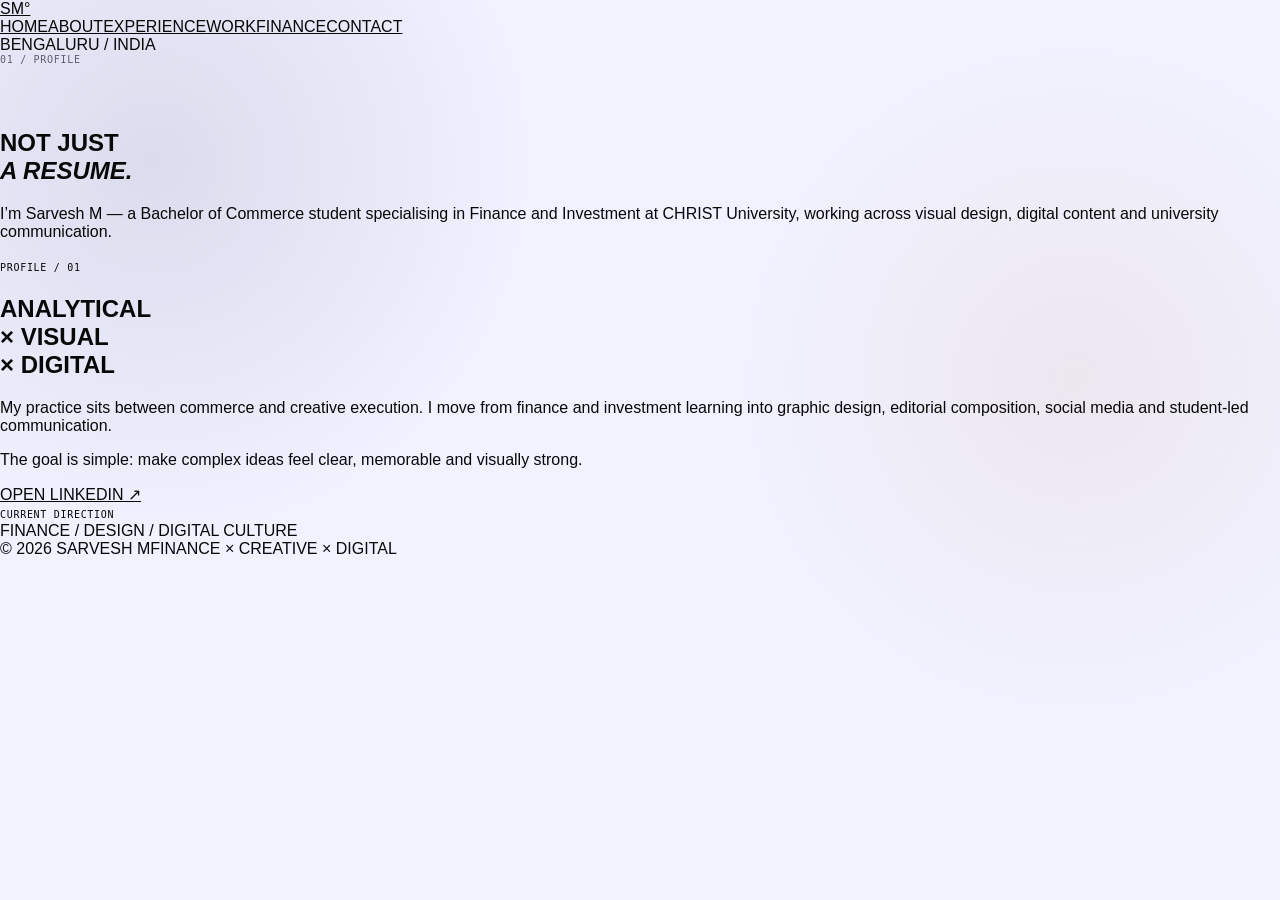
==== about.html @ 3881139d "feat: add multipage about page" ====
<!doctype html>
<html lang="en"><head><meta charset="UTF-8"><meta name="viewport" content="width=device-width,initial-scale=1.0"><title>SARVESH M — About</title><link rel="stylesheet" href="style.css"></head><body><header class="site-nav"><a href="index.html" class="brand">SM°</a><nav><a href="index.html">HOME</a><a class="active" href="about.html">ABOUT</a><a href="experience.html">EXPERIENCE</a><a href="work.html">WORK</a><a href="finance.html">FINANCE</a><a href="contact.html">CONTACT</a></nav><span class="nav-meta">BENGALURU / INDIA</span></header><main><section class="page-hero"><div class="eyebrow mono">01 / PROFILE</div><h1>NOT JUST<br><em>A RESUME.</em></h1><p>I’m Sarvesh M — a Bachelor of Commerce student specialising in Finance and Investment at CHRIST University, working across visual design, digital content and university communication.</p></section><section class="page-grid"><div><span class="mono label">PROFILE / 01</span><h2>ANALYTICAL<br>× VISUAL<br>× DIGITAL</h2></div><div class="copy"><p>My practice sits between commerce and creative execution. I move from finance and investment learning into graphic design, editorial composition, social media and student-led communication.</p><p>The goal is simple: make complex ideas feel clear, memorable and visually strong.</p><a class="line-link" href="https://www.linkedin.com/in/sarvesh-m-gca/" target="_blank">OPEN LINKEDIN ↗</a></div></section><section class="statement"><span class="mono">CURRENT DIRECTION</span><div>FINANCE / DESIGN / DIGITAL CULTURE</div></section></main><footer class="site-footer"><span>© 2026 SARVESH M</span><span>FINANCE × CREATIVE × DIGITAL</span></footer></body></html>
---- style.css ----
:root{--bg:#000002;--paper:#f1f2ff;--ink:#080808;--muted:#62637a;--line:rgba(8,8,8,.18);--accent:#151b4e;--warm:#544933;--orange:#b25c1c;--stone:#918b85}*{box-sizing:border-box}html{scroll-behavior:auto}body{margin:0;background:var(--paper);color:var(--ink);font-family:Arial,sans-serif;overflow-x:hidden;cursor:none}a{color:inherit}body:before{content:"";position:fixed;inset:0;pointer-events:none;z-index:30;background:radial-gradient(circle at 12% 18%,rgba(21,27,78,.10),transparent 28%),radial-gradient(circle at 84% 42%,rgba(180,92,28,.07),transparent 28%);mix-blend-mode:multiply}.grain{position:fixed;inset:0;pointer-events:none;z-index:40;opacity:.055;background-image:url("data:image/svg+xml,%3Csvg xmlns='http://www.w3.org/2000/svg' width='120' height='120'%3E%3Cfilter id='n'%3E%3CfeTurbulence type='fractalNoise' baseFrequency='.85' numOctaves='2'/%3E%3C/filter%3E%3Crect width='100%25' height='100%25' filter='url(%23n)' opacity='.34'/%3E%3C/svg%3E")}.cursor{position:fixed;left:0;top:0;width:16px;height:16px;border:1px solid #000;border-radius:50%;z-index:80;pointer-events:none;transform:translate(-50%,-50%);display:grid;place-items:center;transition:width .3s,height .3s,background .3s,color .3s}.cursor span{font:10px monospace;opacity:0}.cursor.active{width:76px;height:76px;background:var(--ink);color:var(--paper)}.cursor.active span{opacity:1}.nav{position:fixed;top:0;left:0;right:0;z-index:70;display:grid;grid-template-columns:1fr auto 1fr;align-items:center;padding:22px 3.2vw;font:11px monospace;text-transform:uppercase;mix-blend-mode:difference;color:#fff}.logo{text-decoration:none;font:700 22px Arial;letter-spacing:-.06em}.nav-status{justify-self:center;display:flex;gap:8px;align-items:center}.pulse{width:6px;height:6px;border-radius:50%;background:#fff;animation:pulse 1.5s infinite}.nav nav{display:flex;justify-self:end;gap:30px}.nav nav a{text-decoration:none}.nav nav a:hover{opacity:.5}.progress{position:fixed;top:0;left:0;right:0;height:2px;z-index:75}.progress span{display:block;height:100%;width:0;background:#fff;transform-origin:left}.mono{font-family:monospace;letter-spacing:.07em;text-transform:uppercase;font-size:10px}.hero{min-height:100svh;padding:105px 3.2vw 28px;display:flex;flex-direction:column;justify-content:space-between;position:relative;overflow:hidden;background:var(--paper)}.hero__top,.hero__bottom{display:flex;justify-content:space-between;gap:20px;position:relative;z-index:3}.hero__core{min-height:70vh;display:flex;align-items:center;position:relative}.hero__title{position:relative;z-index:4;width:100%;margin-top:7vh}.hero__word{display:block;font:700 clamp(5.2rem,17vw,16.5rem)/.77 Arial,sans-serif;letter-spacing:-.11em;transform:translateX(-.7vw)}.hero__word--stroke{color:transparent;-webkit-text-stroke:2px var(--ink);margin-left:18vw}.hero__lede{position:absolute;left:0;bottom:8%;max-width:390px;font-size:18px;line-height:1.35;z-index:5}.hero__orbit{position:absolute;right:4%;top:6%;width:36vw;height:36vw;border-radius:50%;border:1px solid rgba(8,8,8,.22);box-shadow:0 0 0 8vw rgba(21,27,78,.025),0 0 0 15vw rgba(180,92,28,.018);animation:orb 14s linear infinite}.hero__orbit:before,.hero__orbit:after{content:"";position:absolute;border:1px solid rgba(8,8,8,.15);border-radius:50%}.hero__orbit:before{inset:12%;transform:rotate(24deg)}.hero__orbit:after{inset:25%;transform:rotate(-41deg)}.hero__mark{position:absolute;right:21%;top:18%;font:700 9vw Arial;color:transparent;-webkit-text-stroke:1px rgba(0,0,0,.18);z-index:2}.section{padding:10.5vw 5vw;border-top:1px solid var(--line);position:relative}.eyebrow{color:var(--muted);margin-bottom:5vw}.section h2{font:500 clamp(4rem,8.7vw,10rem)/.82 Arial;letter-spacing:-.085em;margin:0}.section h2 em{font-family:Georgia,serif;font-weight:400;letter-spacing:-.06em}.intro-grid,.finance-split,.award-layout,.contact-top{display:grid;grid-template-columns:1.15fr .85fr;gap:8vw}.intro-copy{font-size:18px;line-height:1.62}.big-copy{font-size:25px;line-height:1.42}.mini-grid{display:grid;grid-template-columns:repeat(3,1fr);gap:0;border-top:1px solid var(--line);margin-top:50px}.mini-grid div{min-height:120px;padding:15px 12px;border-right:1px solid var(--line);border-bottom:1px solid var(--line);display:flex;flex-direction:column;justify-content:space-between}.mini-grid div:last-child{border-right:0}.mini-grid b{font-size:13px}.mini-grid small{color:var(--muted);font-size:11px}.arrow-link{text-decoration:none;display:inline-block;margin-top:24px;border-bottom:1px solid var(--ink);padding-bottom:4px;font:11px monospace}.ticker{overflow:hidden;border-top:1px solid var(--line);border-bottom:1px solid var(--line);margin-top:9vw;padding:16px 0;white-space:nowrap}.ticker div{font:700 5vw Arial;color:rgba(21,27,78,.12);animation:marquee 22s linear infinite}.experience-head,.works-intro{display:flex;justify-content:space-between;align-items:end;gap:6vw}.experience-head>p,.works-intro>p{max-width:350px;line-height:1.6;color:var(--muted)}.exp-list{margin-top:6vw}.exp-item{display:grid;grid-template-columns:.35fr 1.55fr 1.25fr .4fr;gap:22px;padding:30px 0;border-top:1px solid var(--line);transition:padding .5s cubic-bezier(.2,.8,.2,1),background .3s}.exp-item:last-child{border-bottom:1px solid var(--line)}.exp-item:hover{padding-left:18px;padding-right:18px;background:rgba(0,0,0,.035)}.exp-num,.exp-tag,.work-slide__number,.work-slide__type{color:var(--accent)}.exp-item h3{font-size:30px;line-height:.95;margin:8px 0}.exp-item p{margin:0;color:#454556;font-size:14px;line-height:1.55}.exp-tag{justify-self:end;writing-mode:vertical-rl;font:10px monospace}.works-track-wrap{overflow:hidden;margin-top:6vw}.works-track{display:flex;gap:18px;width:max-content}.work-slide{width:min(67vw,900px);min-height:67vh;border:1px solid var(--line);padding:28px;display:flex;flex-direction:column;justify-content:space-between;position:relative;overflow:hidden;background:rgba(255,255,255,.45);flex-shrink:0}.work-slide:before{content:"";position:absolute;inset:auto -10% -35% auto;width:42vw;height:42vw;border-radius:50%;border:1px solid rgba(21,27,78,.18);box-shadow:inset 0 0 120px rgba(21,27,78,.035)}.work-slide:nth-child(2n):before{border-color:rgba(180,92,28,.24);box-shadow:inset 0 0 120px rgba(180,92,28,.04)}.work-slide__body{max-width:80%;position:relative;z-index:2}.work-slide__body>span{color:var(--muted)}.work-slide h3{font:500 clamp(4rem,8vw,8.8rem)/.78 Arial;letter-spacing:-.085em;margin:24px 0}.work-slide h3 em{font-family:Georgia,serif;font-weight:400}.work-slide p{max-width:580px;color:#55566a;line-height:1.55;font-size:15px}.works-progress{display:flex;justify-content:space-between;border-top:1px solid var(--line);padding-top:15px;margin-top:14px;color:var(--muted)}.finance-split>div>p{color:var(--muted);line-height:1.65;max-width:400px}.finance-tags{display:flex;flex-wrap:wrap;gap:8px;margin-top:42px}.finance-tags span{padding:10px 13px;border:1px solid var(--line);font:10px monospace}.terminal{border:1px solid var(--line);background:#f7f7fb;min-height:420px}.terminal-bar{padding:17px 20px;display:flex;justify-content:space-between;border-bottom:1px solid var(--line);color:var(--muted)}.terminal-body{padding:20px}.stat-line{display:flex;justify-content:space-between;padding:18px 0;border-bottom:1px solid rgba(8,8,8,.14);gap:24px}.stat-line span{color:var(--muted);font:10px monospace}.stat-line b{text-align:right;font:11px monospace}.signal{height:160px;display:flex;align-items:end;gap:4px;margin-top:25px}.signal i{display:block;flex:1;background:var(--accent);transform-origin:bottom;animation:signal 1.1s ease both}.signal i:nth-child(1){height:22%}.signal i:nth-child(2){height:35%}.signal i:nth-child(3){height:42%}.signal i:nth-child(4){height:30%}.signal i:nth-child(5){height:57%}.signal i:nth-child(6){height:48%}.signal i:nth-child(7){height:75%}.signal i:nth-child(8){height:67%}.signal i:nth-child(9){height:82%}.signal i:nth-child(10){height:72%}.signal i:nth-child(11){height:94%}.signal i:nth-child(12){height:88%}.award-card{min-height:470px;padding:28px;border:1px solid var(--line);position:relative;overflow:hidden;background:#ececf3}.award-card:after{content:"WIN";position:absolute;right:-1vw;bottom:-8vw;font:700 25vw Arial;color:rgba(21,27,78,.07);letter-spacing:-.1em}.award-card__top{display:flex;justify-content:space-between;color:var(--muted)}.award-card__main{position:absolute;left:28px;bottom:28px}.award-card__main small{color:var(--accent)}.award-card__main h3{font:700 clamp(5rem,12vw,12rem)/.72 Arial;letter-spacing:-.1em;margin:20px 0}.award-card__main p{font-size:18px}.award-card__stamp{position:absolute;right:28px;top:25%;width:112px;height:112px;border:1px solid var(--accent);border-radius:50%;display:grid;place-items:center;text-align:center;color:var(--accent);font:700 16px/1 monospace;transform:rotate(-10deg)}.award-card__stamp span{font-size:8px}.education-row{display:grid;grid-template-columns:.5fr 1.6fr 1fr;gap:25px;padding:28px 0;border-top:1px solid var(--line);align-items:center}.education-row:last-child{border-bottom:1px solid var(--line)}.education-row h3{margin:0;font-size:23px}.education-row p{margin:0;color:var(--muted)}.contact-top{align-items:end}.contact-copy{max-width:400px}.contact-copy p{color:var(--muted);line-height:1.7}.contact-email{display:block;text-decoration:none;padding:20px 0;border-top:1px solid var(--line);font:14px monospace}.contact-bottom{display:flex;justify-content:space-between;border-top:1px solid var(--line);padding-top:15px;margin-top:9vw;color:var(--muted)}.footer{display:flex;justify-content:space-between;padding:28px 5vw;color:var(--muted)}@keyframes pulse{50%{opacity:.4;transform:scale(.7)}}@keyframes marquee{to{transform:translateX(-50%)}}@keyframes signal{from{transform:scaleY(0)}to{transform:scaleY(1)}}@keyframes orb{to{transform:rotate(360deg)}}@media(max-width:900px){body{cursor:auto}.cursor{display:none}.nav{grid-template-columns:1fr auto;padding:16px 5vw}.nav-status{display:none}.nav nav{display:none}.intro-grid,.finance-split,.award-layout,.contact-top{grid-template-columns:1fr;gap:48px}.hero__word{font-size:22vw}.hero__orbit{width:58vw;height:58vw;right:-9%;top:21%}.hero__lede{font-size:16px;max-width:320px}.section{padding:20vw 6vw}.experience-head,.works-intro{display:block}.experience-head>p,.works-intro>p{margin-top:25px}.exp-item{grid-template-columns:.25fr 1.35fr 1.3fr}.exp-tag{display:none}.work-slide{width:88vw;min-height:560px}.mini-grid{grid-template-columns:1fr}.mini-grid div{border-right:0}.education-row{grid-template-columns:1fr;gap:8px}.contact-bottom,.footer{flex-direction:column;gap:12px}}@media(prefers-reduced-motion:reduce){*,*::before,*::after{animation:none!important;transition:none!important;scroll-behavior:auto!important}.cursor{display:none}}
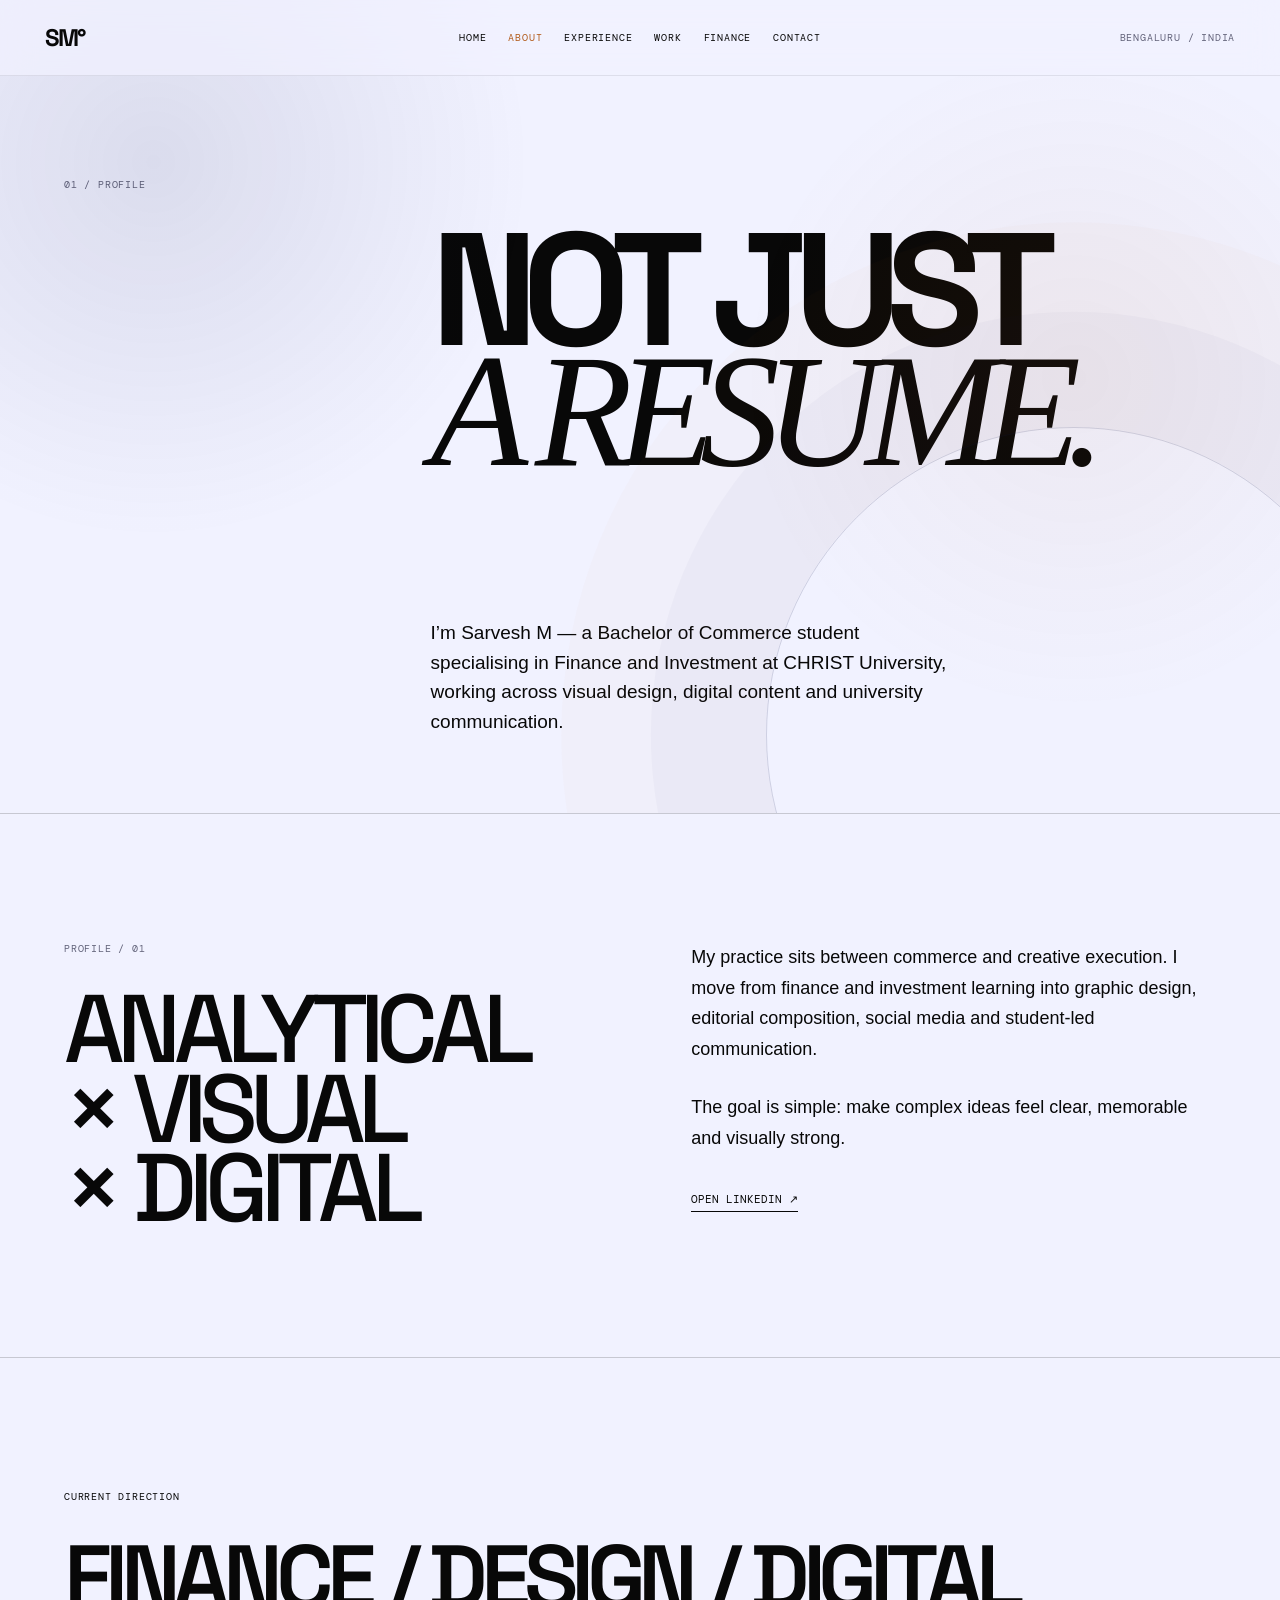
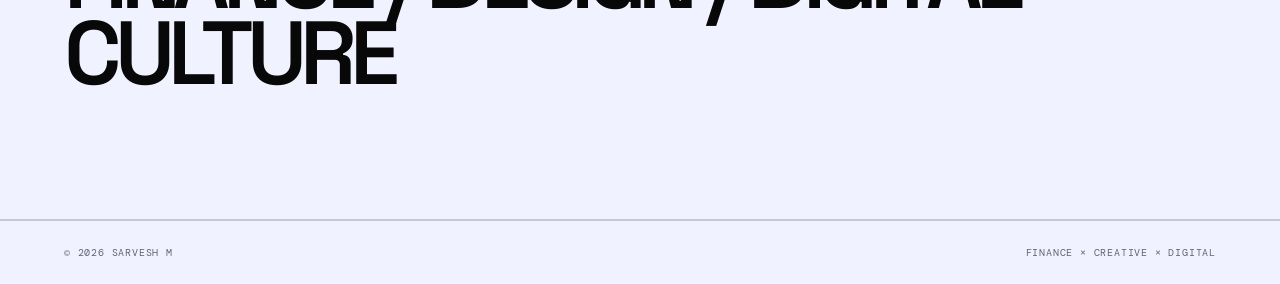
==== commit 9912874c: "fix: connect about page to shared page css" ====
--- a/about.html
+++ b/about.html
@@ -1,2 +1 @@
-<!doctype html>
-<html lang="en"><head><meta charset="UTF-8"><meta name="viewport" content="width=device-width,initial-scale=1.0"><title>SARVESH M — About</title><link rel="stylesheet" href="style.css"></head><body><header class="site-nav"><a href="index.html" class="brand">SM°</a><nav><a href="index.html">HOME</a><a class="active" href="about.html">ABOUT</a><a href="experience.html">EXPERIENCE</a><a href="work.html">WORK</a><a href="finance.html">FINANCE</a><a href="contact.html">CONTACT</a></nav><span class="nav-meta">BENGALURU / INDIA</span></header><main><section class="page-hero"><div class="eyebrow mono">01 / PROFILE</div><h1>NOT JUST<br><em>A RESUME.</em></h1><p>I’m Sarvesh M — a Bachelor of Commerce student specialising in Finance and Investment at CHRIST University, working across visual design, digital content and university communication.</p></section><section class="page-grid"><div><span class="mono label">PROFILE / 01</span><h2>ANALYTICAL<br>× VISUAL<br>× DIGITAL</h2></div><div class="copy"><p>My practice sits between commerce and creative execution. I move from finance and investment learning into graphic design, editorial composition, social media and student-led communication.</p><p>The goal is simple: make complex ideas feel clear, memorable and visually strong.</p><a class="line-link" href="https://www.linkedin.com/in/sarvesh-m-gca/" target="_blank">OPEN LINKEDIN ↗</a></div></section><section class="statement"><span class="mono">CURRENT DIRECTION</span><div>FINANCE / DESIGN / DIGITAL CULTURE</div></section></main><footer class="site-footer"><span>© 2026 SARVESH M</span><span>FINANCE × CREATIVE × DIGITAL</span></footer></body></html>+<!doctype html><html lang="en"><head><meta charset="UTF-8"><meta name="viewport" content="width=device-width,initial-scale=1.0"><title>SARVESH M — About</title><link rel="stylesheet" href="page.css"></head><body><header class="site-nav"><a href="index.html" class="brand">SM°</a><nav><a href="index.html">HOME</a><a class="active" href="about.html">ABOUT</a><a href="experience.html">EXPERIENCE</a><a href="work.html">WORK</a><a href="finance.html">FINANCE</a><a href="contact.html">CONTACT</a></nav><span class="nav-meta">BENGALURU / INDIA</span></header><main><section class="page-hero"><div class="eyebrow mono">01 / PROFILE</div><h1>NOT JUST<br><em>A RESUME.</em></h1><p>I’m Sarvesh M — a Bachelor of Commerce student specialising in Finance and Investment at CHRIST University, working across visual design, digital content and university communication.</p></section><section class="page-grid"><div><span class="mono label">PROFILE / 01</span><h2>ANALYTICAL<br>× VISUAL<br>× DIGITAL</h2></div><div class="copy"><p>My practice sits between commerce and creative execution. I move from finance and investment learning into graphic design, editorial composition, social media and student-led communication.</p><p>The goal is simple: make complex ideas feel clear, memorable and visually strong.</p><a class="line-link" href="https://www.linkedin.com/in/sarvesh-m-gca/" target="_blank">OPEN LINKEDIN ↗</a></div></section><section class="statement"><span class="mono">CURRENT DIRECTION</span><div>FINANCE / DESIGN / DIGITAL CULTURE</div></section></main><footer class="site-footer"><span>© 2026 SARVESH M</span><span>FINANCE × CREATIVE × DIGITAL</span></footer></body></html>
--- a/page.css
+++ b/page.css
@@ -0,0 +1,2 @@
+@import url('https://fonts.googleapis.com/css2?family=DM+Mono:wght@400;500&family=Space+Grotesk:wght@400;500;600;700&display=swap');
+:root{--paper:#f1f2ff;--ink:#080808;--muted:#62637a;--line:rgba(8,8,8,.18);--accent:#151b4e;--orange:#b25c1c}*{box-sizing:border-box}html{scroll-behavior:smooth}body{margin:0;background:var(--paper);color:var(--ink);font-family:Arial,sans-serif;overflow-x:hidden}body:before{content:"";position:fixed;inset:0;pointer-events:none;z-index:20;background:radial-gradient(circle at 12% 18%,rgba(21,27,78,.1),transparent 28%),radial-gradient(circle at 84% 42%,rgba(178,92,28,.06),transparent 28%)}a{color:inherit}.mono{font:10px 'DM Mono',monospace;letter-spacing:.08em;text-transform:uppercase}.site-nav{position:fixed;top:0;left:0;right:0;z-index:50;padding:22px 3.5vw;display:grid;grid-template-columns:1fr auto 1fr;align-items:center;border-bottom:1px solid rgba(8,8,8,.08);background:rgba(241,242,255,.72);backdrop-filter:blur(16px)}.brand{font:700 24px 'Space Grotesk',sans-serif;text-decoration:none;letter-spacing:-.08em}.site-nav nav{display:flex;gap:22px}.site-nav nav a{font:10px 'DM Mono',monospace;text-decoration:none;letter-spacing:.08em}.site-nav nav a:hover,.site-nav nav a.active{color:var(--orange)}.nav-meta{justify-self:end;font:10px 'DM Mono',monospace;letter-spacing:.08em;color:var(--muted)}main{padding-top:76px}.page-hero{min-height:82vh;padding:8vw 5vw 6vw;display:grid;grid-template-columns:.6fr 1.4fr;grid-template-rows:auto 1fr;gap:30px;border-bottom:1px solid var(--line);position:relative;overflow:hidden}.eyebrow{color:var(--muted)}.page-hero h1{grid-column:2;font:700 clamp(5rem,12.5vw,14rem)/.75 'Space Grotesk',sans-serif;letter-spacing:-.095em;margin:4vw 0 0}.page-hero h1 em{font-family:Georgia,serif;font-weight:400}.page-hero p{grid-column:2;max-width:520px;font-size:19px;line-height:1.55;align-self:end;margin:0}.page-hero:after{content:"";position:absolute;right:-8vw;bottom:-18vw;width:48vw;height:48vw;border:1px solid rgba(21,27,78,.16);border-radius:50%;box-shadow:0 0 0 9vw rgba(21,27,78,.025),0 0 0 16vw rgba(178,92,28,.02)}.page-grid,.finance-panel{display:grid;grid-template-columns:1fr 1fr;gap:8vw;padding:10vw 5vw;border-bottom:1px solid var(--line)}.page-grid h2,.finance-panel h2{font:500 clamp(3.8rem,7.5vw,8rem)/.83 'Space Grotesk';letter-spacing:-.08em;margin:0}.copy{max-width:520px;font-size:18px;line-height:1.7}.copy p{margin:0 0 28px}.label{display:block;color:var(--muted);margin-bottom:35px}.line-link{display:inline-block;text-decoration:none;border-bottom:1px solid var(--ink);padding-bottom:5px;font:11px 'DM Mono',monospace}.statement{padding:10vw 5vw;min-height:40vh;border-bottom:1px solid var(--line)}.statement div{font:600 clamp(3rem,7vw,8rem)/.85 'Space Grotesk';letter-spacing:-.08em;margin-top:35px}.list-section{padding:8vw 5vw}.list-item{display:grid;grid-template-columns:.35fr 1.7fr .5fr;gap:35px;padding:34px 0;border-top:1px solid var(--line);transition:.4s}.list-item:last-child{border-bottom:1px solid var(--line)}.list-item:hover{padding-left:18px;background:rgba(8,8,8,.025)}.list-item h2{font:500 clamp(2rem,4.2vw,4.5rem)/.88 'Space Grotesk';letter-spacing:-.07em;margin:0 0 18px}.list-item p{color:#4f5063;line-height:1.6;max-width:560px;margin:0;font-size:14px}.tag{justify-self:end;writing-mode:vertical-rl;color:var(--accent)}.work-archive{display:grid;grid-template-columns:repeat(2,1fr);gap:18px;padding:7vw 5vw}.work-archive article{min-height:620px;border:1px solid var(--line);padding:25px;display:flex;flex-direction:column;justify-content:space-between;position:relative;overflow:hidden;background:rgba(255,255,255,.38);transition:transform .45s,border-color .3s}.work-archive article:nth-child(3n){grid-column:span 2;min-height:520px}.work-archive article:hover{transform:translateY(-8px);border-color:var(--accent)}.work-archive article:after{content:"";position:absolute;width:35vw;height:35vw;right:-18vw;bottom:-18vw;border:1px solid rgba(21,27,78,.16);border-radius:50%}.work-archive article:nth-child(2n):after{border-color:rgba(178,92,28,.18)}.work-archive h2{font:500 clamp(3.6rem,7.5vw,8.5rem)/.78 'Space Grotesk';letter-spacing:-.08em;margin:20px 0;position:relative;z-index:1}.work-archive h2 em{font-family:Georgia,serif;font-weight:400}.work-archive p{max-width:550px;line-height:1.6;color:#55566a;font-size:15px;position:relative;z-index:1}.finance-panel{align-items:end}.terminal{border:1px solid var(--line);background:#f8f8fc;min-height:420px;padding:0}.terminal-head{display:flex;justify-content:space-between;padding:17px 20px;border-bottom:1px solid var(--line);color:var(--muted)}.stat{display:flex;justify-content:space-between;gap:20px;padding:18px 20px;border-bottom:1px solid rgba(8,8,8,.12)}.stat span{color:var(--muted);font:10px 'DM Mono'}.stat strong{font:11px 'DM Mono';text-align:right}.signal{font:12px 'DM Mono';padding:45px 20px;color:var(--accent)}.contact-panel{padding:8vw 5vw 14vw}.contact-panel a{display:flex;justify-content:space-between;align-items:center;padding:25px 0;border-top:1px solid var(--line);text-decoration:none}.contact-panel strong{font:500 clamp(1.6rem,3.4vw,3.7rem)/1 'Space Grotesk';letter-spacing:-.05em}.site-footer{display:flex;justify-content:space-between;padding:25px 5vw;border-top:1px solid var(--line);color:var(--muted);font:10px 'DM Mono';letter-spacing:.08em;text-transform:uppercase}@media(max-width:900px){.site-nav{grid-template-columns:1fr auto}.site-nav nav{display:none}.nav-meta{justify-self:end}.page-hero{grid-template-columns:1fr;min-height:75vh;padding:13vw 6vw 12vw}.page-hero h1,.page-hero p{grid-column:1}.page-hero h1{margin-top:20vw;font-size:20vw}.page-grid,.finance-panel{grid-template-columns:1fr;gap:55px;padding:18vw 6vw}.list-section{padding:13vw 6vw}.list-item{grid-template-columns:1fr;gap:10px}.tag{justify-self:start;writing-mode:horizontal-tb}.work-archive{grid-template-columns:1fr;padding:13vw 6vw}.work-archive article,.work-archive article:nth-child(3n){grid-column:auto;min-height:520px}.work-archive h2{font-size:16vw}.contact-panel{padding:12vw 6vw 20vw}.contact-panel a{display:block}.contact-panel strong{display:block;margin-top:20px}.site-footer{flex-direction:column;gap:10px;padding:24px 6vw}}@media(prefers-reduced-motion:reduce){*,*::before,*::after{scroll-behavior:auto!important;transition:none!important}}
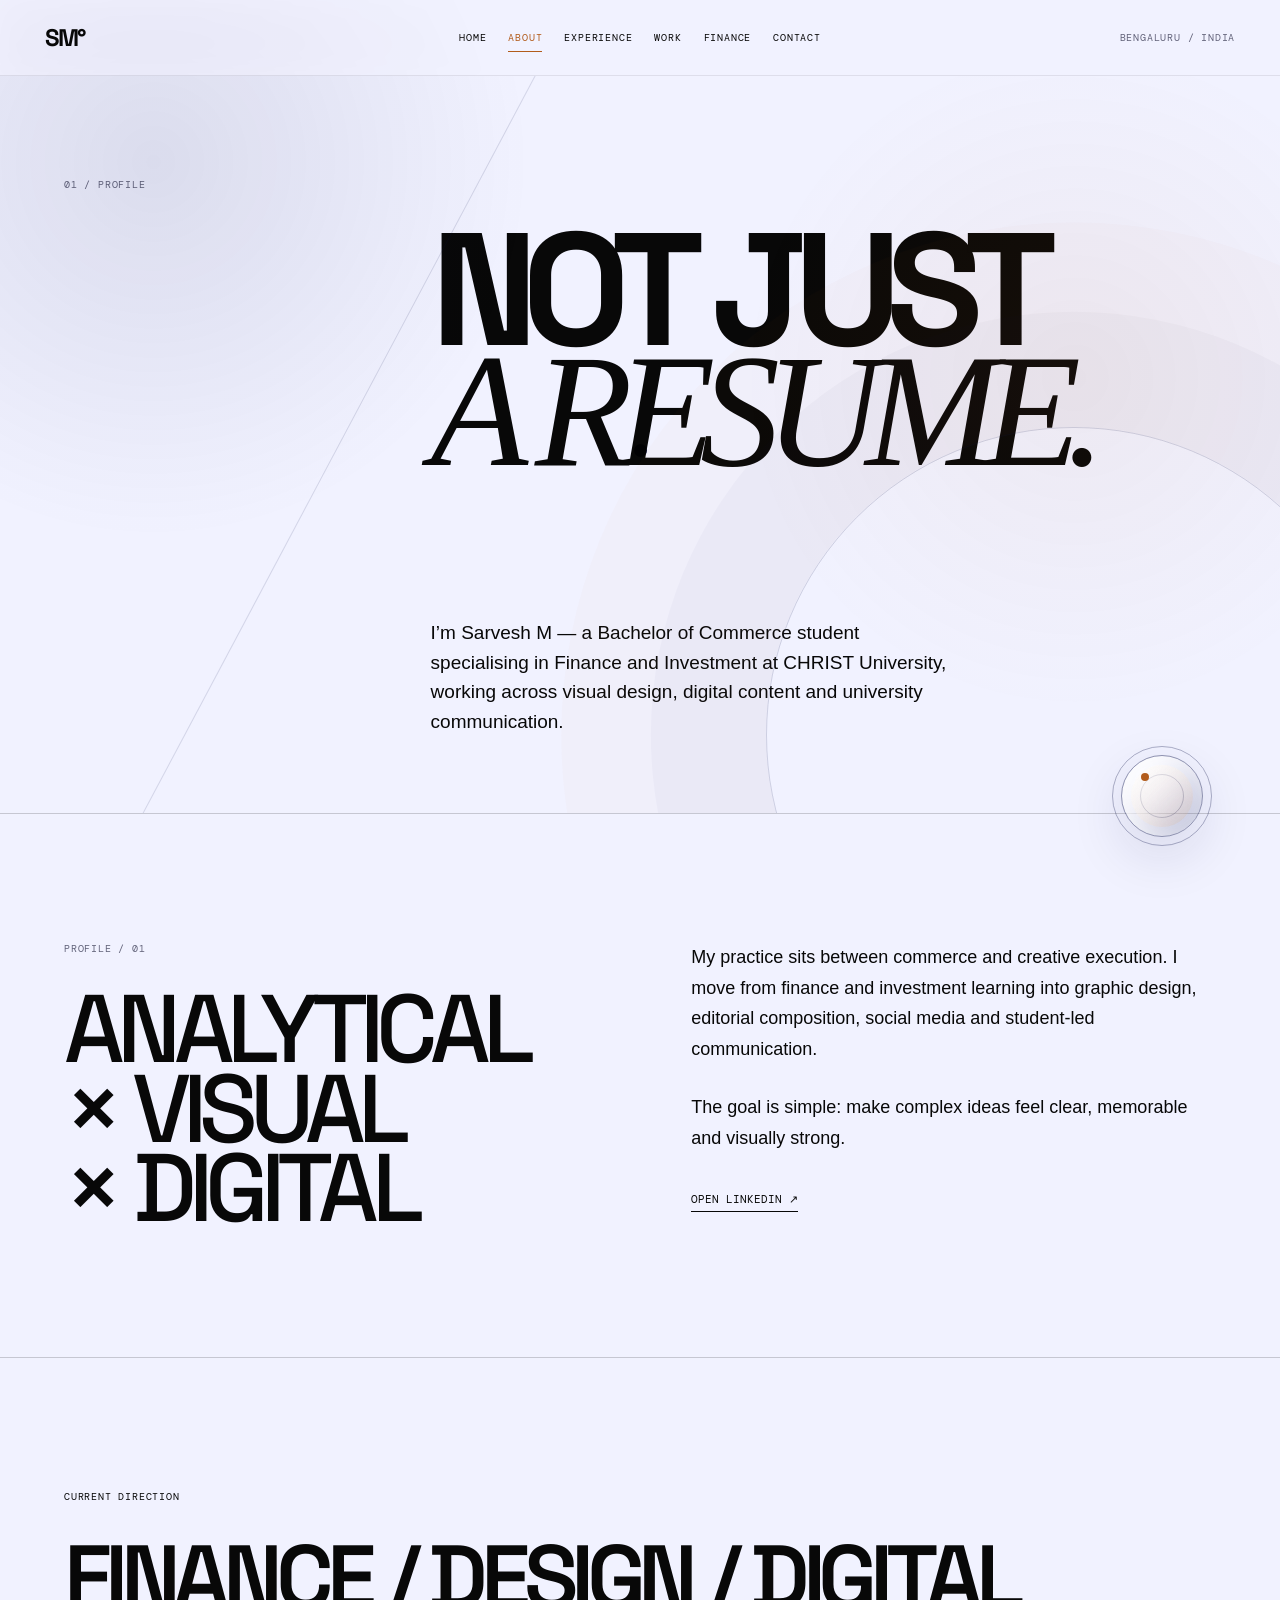
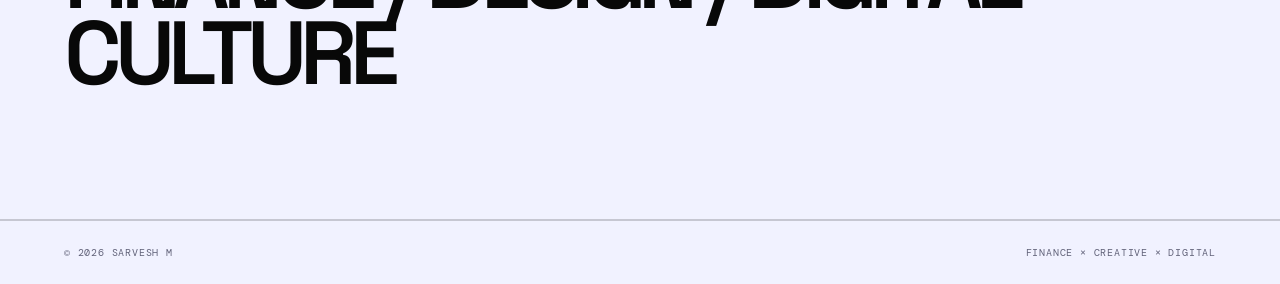
==== commit 5f1b2373: "feat: enable shared immersive interaction layer" ====
--- a/about.html
+++ b/about.html
@@ -1 +1 @@
-<!doctype html><html lang="en"><head><meta charset="UTF-8"><meta name="viewport" content="width=device-width,initial-scale=1.0"><title>SARVESH M — About</title><link rel="stylesheet" href="page.css"></head><body><header class="site-nav"><a href="index.html" class="brand">SM°</a><nav><a href="index.html">HOME</a><a class="active" href="about.html">ABOUT</a><a href="experience.html">EXPERIENCE</a><a href="work.html">WORK</a><a href="finance.html">FINANCE</a><a href="contact.html">CONTACT</a></nav><span class="nav-meta">BENGALURU / INDIA</span></header><main><section class="page-hero"><div class="eyebrow mono">01 / PROFILE</div><h1>NOT JUST<br><em>A RESUME.</em></h1><p>I’m Sarvesh M — a Bachelor of Commerce student specialising in Finance and Investment at CHRIST University, working across visual design, digital content and university communication.</p></section><section class="page-grid"><div><span class="mono label">PROFILE / 01</span><h2>ANALYTICAL<br>× VISUAL<br>× DIGITAL</h2></div><div class="copy"><p>My practice sits between commerce and creative execution. I move from finance and investment learning into graphic design, editorial composition, social media and student-led communication.</p><p>The goal is simple: make complex ideas feel clear, memorable and visually strong.</p><a class="line-link" href="https://www.linkedin.com/in/sarvesh-m-gca/" target="_blank">OPEN LINKEDIN ↗</a></div></section><section class="statement"><span class="mono">CURRENT DIRECTION</span><div>FINANCE / DESIGN / DIGITAL CULTURE</div></section></main><footer class="site-footer"><span>© 2026 SARVESH M</span><span>FINANCE × CREATIVE × DIGITAL</span></footer></body></html>+<!doctype html><html lang="en"><head><meta charset="UTF-8"><meta name="viewport" content="width=device-width,initial-scale=1.0"><title>SARVESH M — About</title><link rel="stylesheet" href="page.css"></head><body><header class="site-nav"><a href="index.html" class="brand">SM°</a><nav><a href="index.html">HOME</a><a class="active" href="about.html">ABOUT</a><a href="experience.html">EXPERIENCE</a><a href="work.html">WORK</a><a href="finance.html">FINANCE</a><a href="contact.html">CONTACT</a></nav><span class="nav-meta">BENGALURU / INDIA</span></header><main><section class="page-hero"><div class="eyebrow mono">01 / PROFILE</div><h1>NOT JUST<br><em>A RESUME.</em></h1><p>I’m Sarvesh M — a Bachelor of Commerce student specialising in Finance and Investment at CHRIST University, working across visual design, digital content and university communication.</p></section><section class="page-grid"><div><span class="mono label">PROFILE / 01</span><h2>ANALYTICAL<br>× VISUAL<br>× DIGITAL</h2></div><div class="copy"><p>My practice sits between commerce and creative execution. I move from finance and investment learning into graphic design, editorial composition, social media and student-led communication.</p><p>The goal is simple: make complex ideas feel clear, memorable and visually strong.</p><a class="line-link" href="https://www.linkedin.com/in/sarvesh-m-gca/" target="_blank">OPEN LINKEDIN ↗</a></div></section><section class="statement"><span class="mono">CURRENT DIRECTION</span><div>FINANCE / DESIGN / DIGITAL CULTURE</div></section></main><footer class="site-footer"><span>© 2026 SARVESH M</span><span>FINANCE × CREATIVE × DIGITAL</span></footer><script src="page.js"></script></body></html>
--- a/page.css
+++ b/page.css
@@ -1,2 +1,23 @@
 @import url('https://fonts.googleapis.com/css2?family=DM+Mono:wght@400;500&family=Space+Grotesk:wght@400;500;600;700&display=swap');
 :root{--paper:#f1f2ff;--ink:#080808;--muted:#62637a;--line:rgba(8,8,8,.18);--accent:#151b4e;--orange:#b25c1c}*{box-sizing:border-box}html{scroll-behavior:smooth}body{margin:0;background:var(--paper);color:var(--ink);font-family:Arial,sans-serif;overflow-x:hidden}body:before{content:"";position:fixed;inset:0;pointer-events:none;z-index:20;background:radial-gradient(circle at 12% 18%,rgba(21,27,78,.1),transparent 28%),radial-gradient(circle at 84% 42%,rgba(178,92,28,.06),transparent 28%)}a{color:inherit}.mono{font:10px 'DM Mono',monospace;letter-spacing:.08em;text-transform:uppercase}.site-nav{position:fixed;top:0;left:0;right:0;z-index:50;padding:22px 3.5vw;display:grid;grid-template-columns:1fr auto 1fr;align-items:center;border-bottom:1px solid rgba(8,8,8,.08);background:rgba(241,242,255,.72);backdrop-filter:blur(16px)}.brand{font:700 24px 'Space Grotesk',sans-serif;text-decoration:none;letter-spacing:-.08em}.site-nav nav{display:flex;gap:22px}.site-nav nav a{font:10px 'DM Mono',monospace;text-decoration:none;letter-spacing:.08em}.site-nav nav a:hover,.site-nav nav a.active{color:var(--orange)}.nav-meta{justify-self:end;font:10px 'DM Mono',monospace;letter-spacing:.08em;color:var(--muted)}main{padding-top:76px}.page-hero{min-height:82vh;padding:8vw 5vw 6vw;display:grid;grid-template-columns:.6fr 1.4fr;grid-template-rows:auto 1fr;gap:30px;border-bottom:1px solid var(--line);position:relative;overflow:hidden}.eyebrow{color:var(--muted)}.page-hero h1{grid-column:2;font:700 clamp(5rem,12.5vw,14rem)/.75 'Space Grotesk',sans-serif;letter-spacing:-.095em;margin:4vw 0 0}.page-hero h1 em{font-family:Georgia,serif;font-weight:400}.page-hero p{grid-column:2;max-width:520px;font-size:19px;line-height:1.55;align-self:end;margin:0}.page-hero:after{content:"";position:absolute;right:-8vw;bottom:-18vw;width:48vw;height:48vw;border:1px solid rgba(21,27,78,.16);border-radius:50%;box-shadow:0 0 0 9vw rgba(21,27,78,.025),0 0 0 16vw rgba(178,92,28,.02)}.page-grid,.finance-panel{display:grid;grid-template-columns:1fr 1fr;gap:8vw;padding:10vw 5vw;border-bottom:1px solid var(--line)}.page-grid h2,.finance-panel h2{font:500 clamp(3.8rem,7.5vw,8rem)/.83 'Space Grotesk';letter-spacing:-.08em;margin:0}.copy{max-width:520px;font-size:18px;line-height:1.7}.copy p{margin:0 0 28px}.label{display:block;color:var(--muted);margin-bottom:35px}.line-link{display:inline-block;text-decoration:none;border-bottom:1px solid var(--ink);padding-bottom:5px;font:11px 'DM Mono',monospace}.statement{padding:10vw 5vw;min-height:40vh;border-bottom:1px solid var(--line)}.statement div{font:600 clamp(3rem,7vw,8rem)/.85 'Space Grotesk';letter-spacing:-.08em;margin-top:35px}.list-section{padding:8vw 5vw}.list-item{display:grid;grid-template-columns:.35fr 1.7fr .5fr;gap:35px;padding:34px 0;border-top:1px solid var(--line);transition:.4s}.list-item:last-child{border-bottom:1px solid var(--line)}.list-item:hover{padding-left:18px;background:rgba(8,8,8,.025)}.list-item h2{font:500 clamp(2rem,4.2vw,4.5rem)/.88 'Space Grotesk';letter-spacing:-.07em;margin:0 0 18px}.list-item p{color:#4f5063;line-height:1.6;max-width:560px;margin:0;font-size:14px}.tag{justify-self:end;writing-mode:vertical-rl;color:var(--accent)}.work-archive{display:grid;grid-template-columns:repeat(2,1fr);gap:18px;padding:7vw 5vw}.work-archive article{min-height:620px;border:1px solid var(--line);padding:25px;display:flex;flex-direction:column;justify-content:space-between;position:relative;overflow:hidden;background:rgba(255,255,255,.38);transition:transform .45s,border-color .3s}.work-archive article:nth-child(3n){grid-column:span 2;min-height:520px}.work-archive article:hover{transform:translateY(-8px);border-color:var(--accent)}.work-archive article:after{content:"";position:absolute;width:35vw;height:35vw;right:-18vw;bottom:-18vw;border:1px solid rgba(21,27,78,.16);border-radius:50%}.work-archive article:nth-child(2n):after{border-color:rgba(178,92,28,.18)}.work-archive h2{font:500 clamp(3.6rem,7.5vw,8.5rem)/.78 'Space Grotesk';letter-spacing:-.08em;margin:20px 0;position:relative;z-index:1}.work-archive h2 em{font-family:Georgia,serif;font-weight:400}.work-archive p{max-width:550px;line-height:1.6;color:#55566a;font-size:15px;position:relative;z-index:1}.finance-panel{align-items:end}.terminal{border:1px solid var(--line);background:#f8f8fc;min-height:420px;padding:0}.terminal-head{display:flex;justify-content:space-between;padding:17px 20px;border-bottom:1px solid var(--line);color:var(--muted)}.stat{display:flex;justify-content:space-between;gap:20px;padding:18px 20px;border-bottom:1px solid rgba(8,8,8,.12)}.stat span{color:var(--muted);font:10px 'DM Mono'}.stat strong{font:11px 'DM Mono';text-align:right}.signal{font:12px 'DM Mono';padding:45px 20px;color:var(--accent)}.contact-panel{padding:8vw 5vw 14vw}.contact-panel a{display:flex;justify-content:space-between;align-items:center;padding:25px 0;border-top:1px solid var(--line);text-decoration:none}.contact-panel strong{font:500 clamp(1.6rem,3.4vw,3.7rem)/1 'Space Grotesk';letter-spacing:-.05em}.site-footer{display:flex;justify-content:space-between;padding:25px 5vw;border-top:1px solid var(--line);color:var(--muted);font:10px 'DM Mono';letter-spacing:.08em;text-transform:uppercase}@media(max-width:900px){.site-nav{grid-template-columns:1fr auto}.site-nav nav{display:none}.nav-meta{justify-self:end}.page-hero{grid-template-columns:1fr;min-height:75vh;padding:13vw 6vw 12vw}.page-hero h1,.page-hero p{grid-column:1}.page-hero h1{margin-top:20vw;font-size:20vw}.page-grid,.finance-panel{grid-template-columns:1fr;gap:55px;padding:18vw 6vw}.list-section{padding:13vw 6vw}.list-item{grid-template-columns:1fr;gap:10px}.tag{justify-self:start;writing-mode:horizontal-tb}.work-archive{grid-template-columns:1fr;padding:13vw 6vw}.work-archive article,.work-archive article:nth-child(3n){grid-column:auto;min-height:520px}.work-archive h2{font-size:16vw}.contact-panel{padding:12vw 6vw 20vw}.contact-panel a{display:block}.contact-panel strong{display:block;margin-top:20px}.site-footer{flex-direction:column;gap:10px;padding:24px 6vw}}@media(prefers-reduced-motion:reduce){*,*::before,*::after{scroll-behavior:auto!important;transition:none!important}}
+
+/* Immersive interaction layer */
+body{cursor:none;opacity:0;animation:pageIn .7s cubic-bezier(.2,.8,.2,1) forwards}
+body.is-leaving{animation:pageOut .26s ease forwards}
+@keyframes pageIn{to{opacity:1}}@keyframes pageOut{to{opacity:0;transform:translateY(-10px)}}
+.orb-cursor{position:fixed;left:0;top:0;width:13px;height:13px;margin:-6.5px;border-radius:50%;background:var(--accent);z-index:100;pointer-events:none;mix-blend-mode:multiply;transition:width .22s,height .22s,margin .22s,background .22s}
+.orb-cursor.is-hover{width:44px;height:44px;margin:-22px;background:var(--orange)}
+.floating-orb{position:fixed;right:6vw;bottom:7vh;width:82px;height:82px;border:1px solid rgba(21,27,78,.45);border-radius:50%;z-index:30;pointer-events:none;transform-style:preserve-3d;transition:transform .15s ease-out;box-shadow:inset 14px 10px 28px rgba(255,255,255,.85),inset -16px -18px 35px rgba(21,27,78,.18),0 18px 55px rgba(21,27,78,.12)}
+.floating-orb:before,.floating-orb:after{content:"";position:absolute;border:1px solid rgba(21,27,78,.32);border-radius:50%;inset:-10px}
+.floating-orb:after{inset:18px;transform:translateZ(18px)}
+.floating-orb i{position:absolute;inset:9px;border-radius:50%;background:linear-gradient(135deg,rgba(255,255,255,.8),rgba(178,92,28,.12));transform:translateZ(24px)}
+.floating-orb b{position:absolute;width:8px;height:8px;border-radius:50%;background:var(--orange);left:19px;top:17px;transform:translateZ(32px)}
+.site-nav nav a{position:relative}.site-nav nav a:after{content:"";position:absolute;left:0;bottom:-8px;width:0;height:1px;background:currentColor;transition:width .3s}.site-nav nav a:hover:after,.site-nav nav a.active:after{width:100%}
+.page-hero:before{content:"";position:absolute;width:1px;height:130%;background:rgba(21,27,78,.13);left:28%;top:-20%;transform:rotate(28deg);transform-origin:center;pointer-events:none}
+main section{transition:opacity .7s ease,transform .7s cubic-bezier(.2,.8,.2,1);opacity:.38;transform:translateY(28px)}main section.in-view{opacity:1;transform:none}
+.work-archive article,.list-item,.terminal{transform:perspective(900px) rotateX(var(--rx,0)) rotateY(var(--ry,0));will-change:transform}
+.work-archive article{transform-style:preserve-3d}.work-archive article:hover:after{transform:translate3d(-4vw,-4vw,50px) scale(1.1)}
+.work-archive article>*{transform:translateZ(22px)}
+.statement div{max-width:1200px}
+@media(max-width:900px){body{cursor:auto}.orb-cursor{display:none}.floating-orb{width:56px;height:56px;right:5vw;bottom:4vh}.page-hero:before{left:12%}}
+@media(prefers-reduced-motion:reduce){body{opacity:1;animation:none;cursor:auto}.orb-cursor,.floating-orb{display:none}main section{opacity:1;transform:none}}
